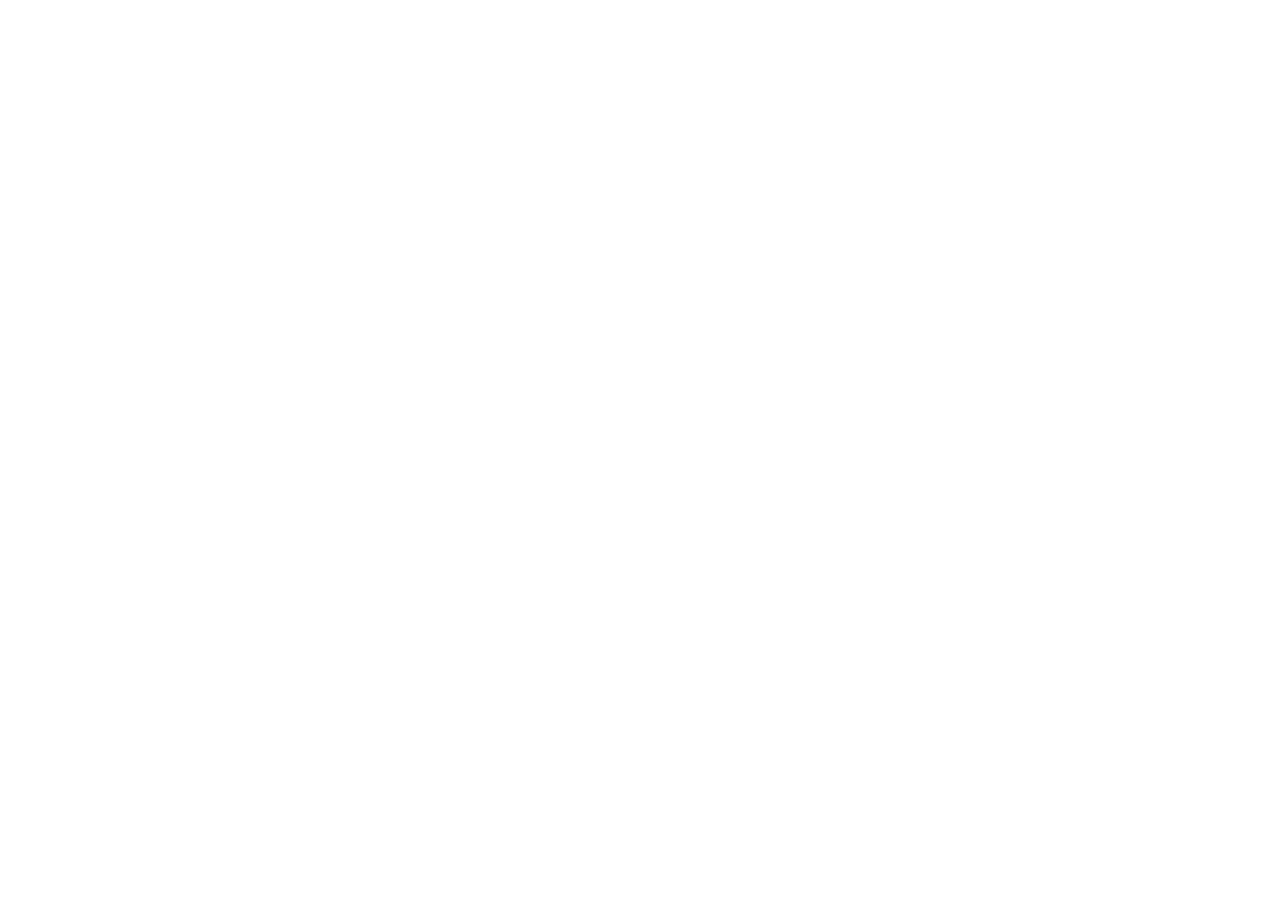
==== index.html @ 1a7e6030 "introduce" ====
<!DOCTYPE html>
<html lang="ja">
<head>
    <meta charset="UTF-8">
    <meta name="viewport" content="width=device-width, initial-scale=1.0">
    <title>Document</title>
</head>
<body>
    
</body>
</html>
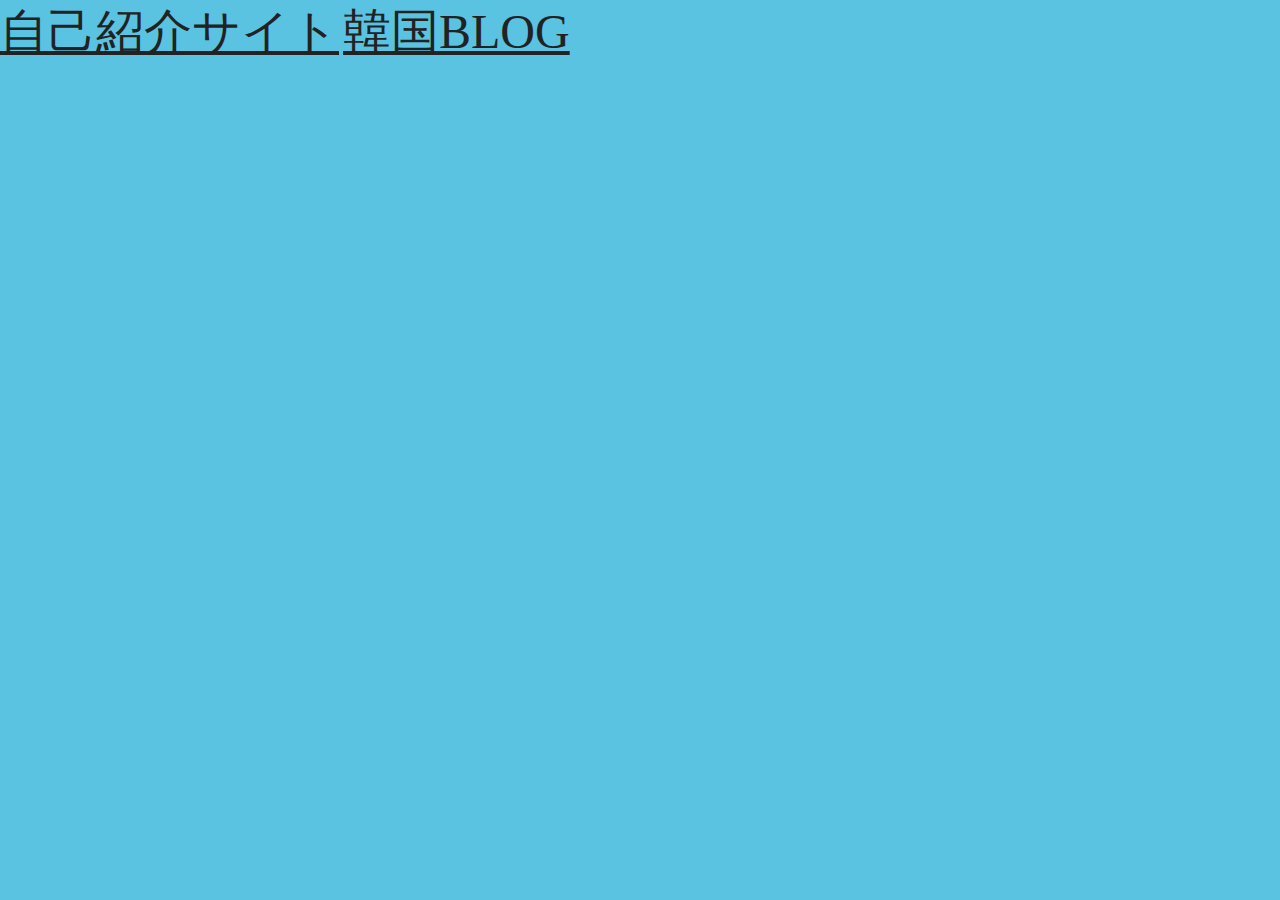
==== commit ed6f70fb: "koria" ====
--- a/index.html
+++ b/index.html
@@ -4,8 +4,12 @@
     <meta charset="UTF-8">
     <meta name="viewport" content="width=device-width, initial-scale=1.0">
     <title>Document</title>
+    <link rel="stylesheet" href="style.css">
 </head>
 <body>
-    
+    <div>
+        <a href="intoroduce.html">自己紹介サイト</a>
+        <a href="KoriaBlog.html">韓国BLOG</a>
+    </div>
 </body>
 </html>--- a/style.css
+++ b/style.css
@@ -0,0 +1,16 @@
+*{
+    margin: 0;
+    padding: 0;
+    overflow-x: hidden;
+}
+
+div{
+    background-color: #59c3e1;
+    width: 100vw;
+    height: 100vh;
+}
+
+a{
+    color: #222;
+    font-size: 3rem;
+}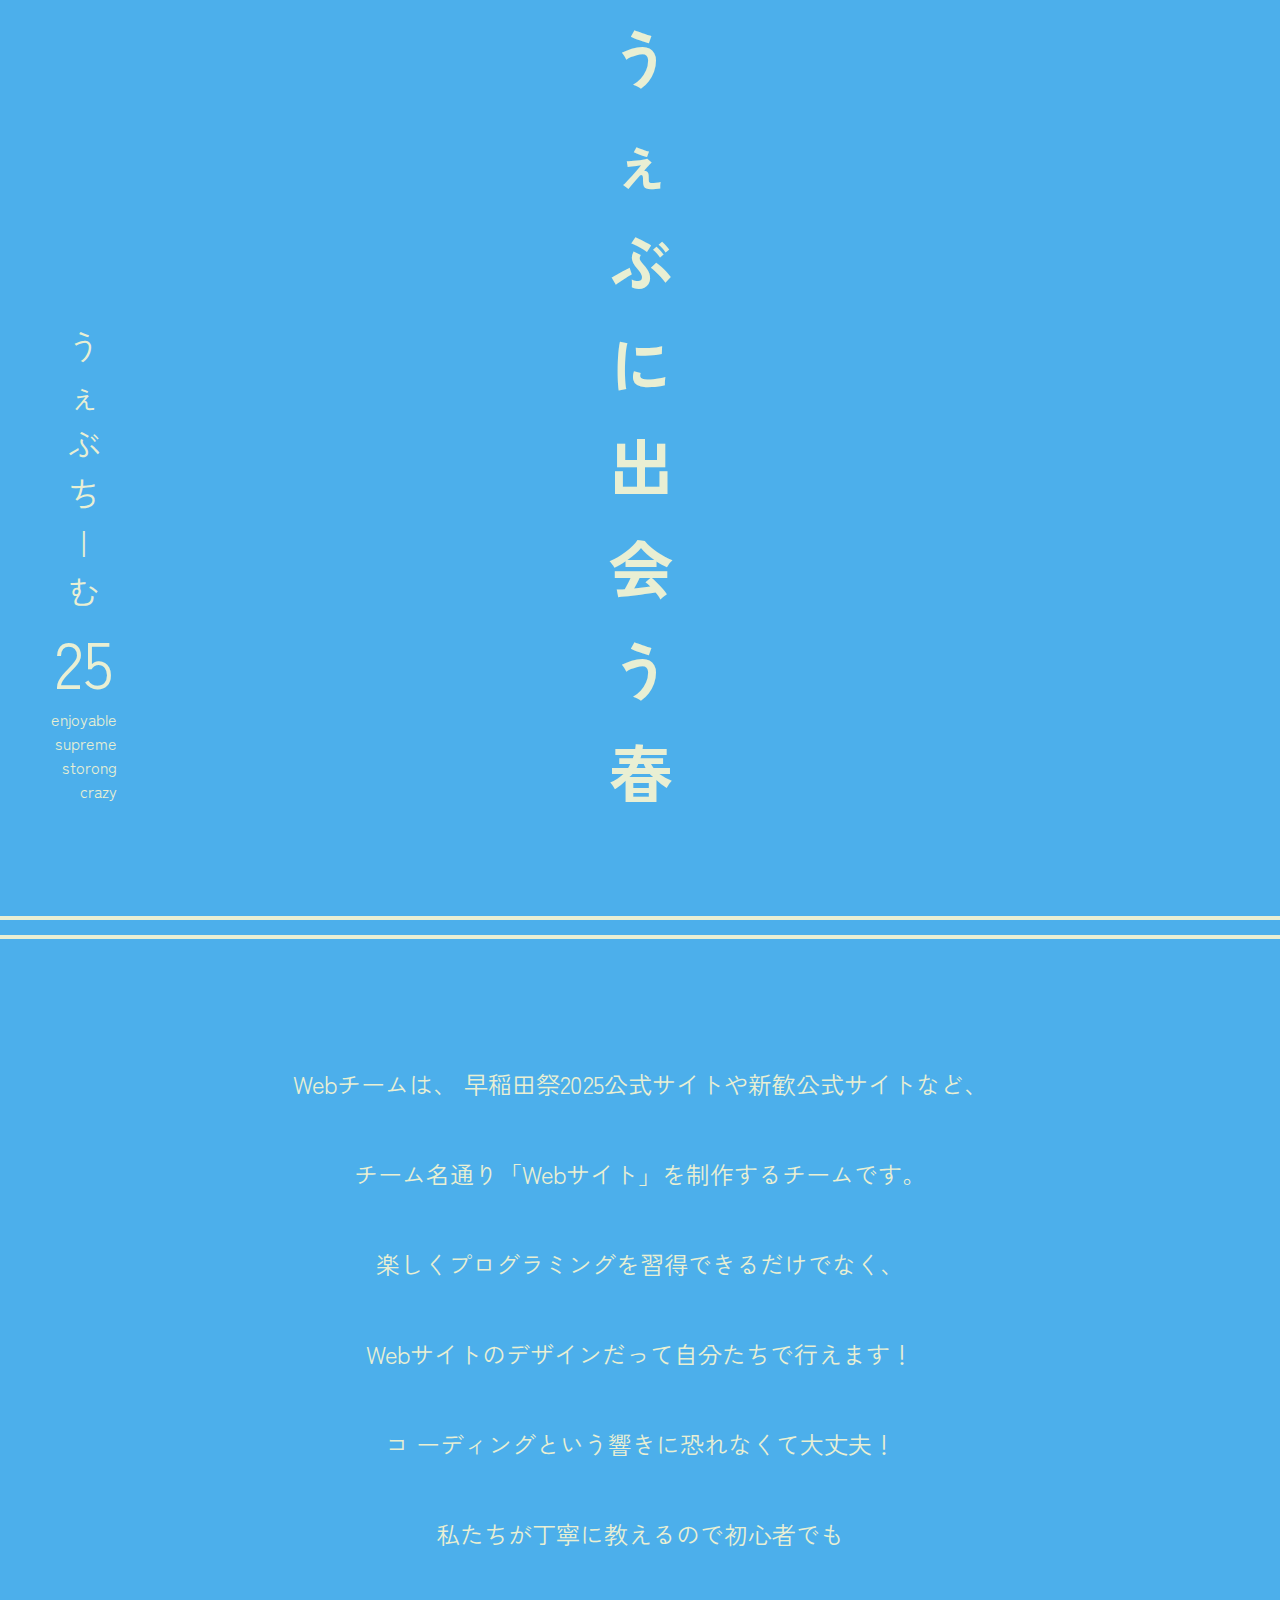
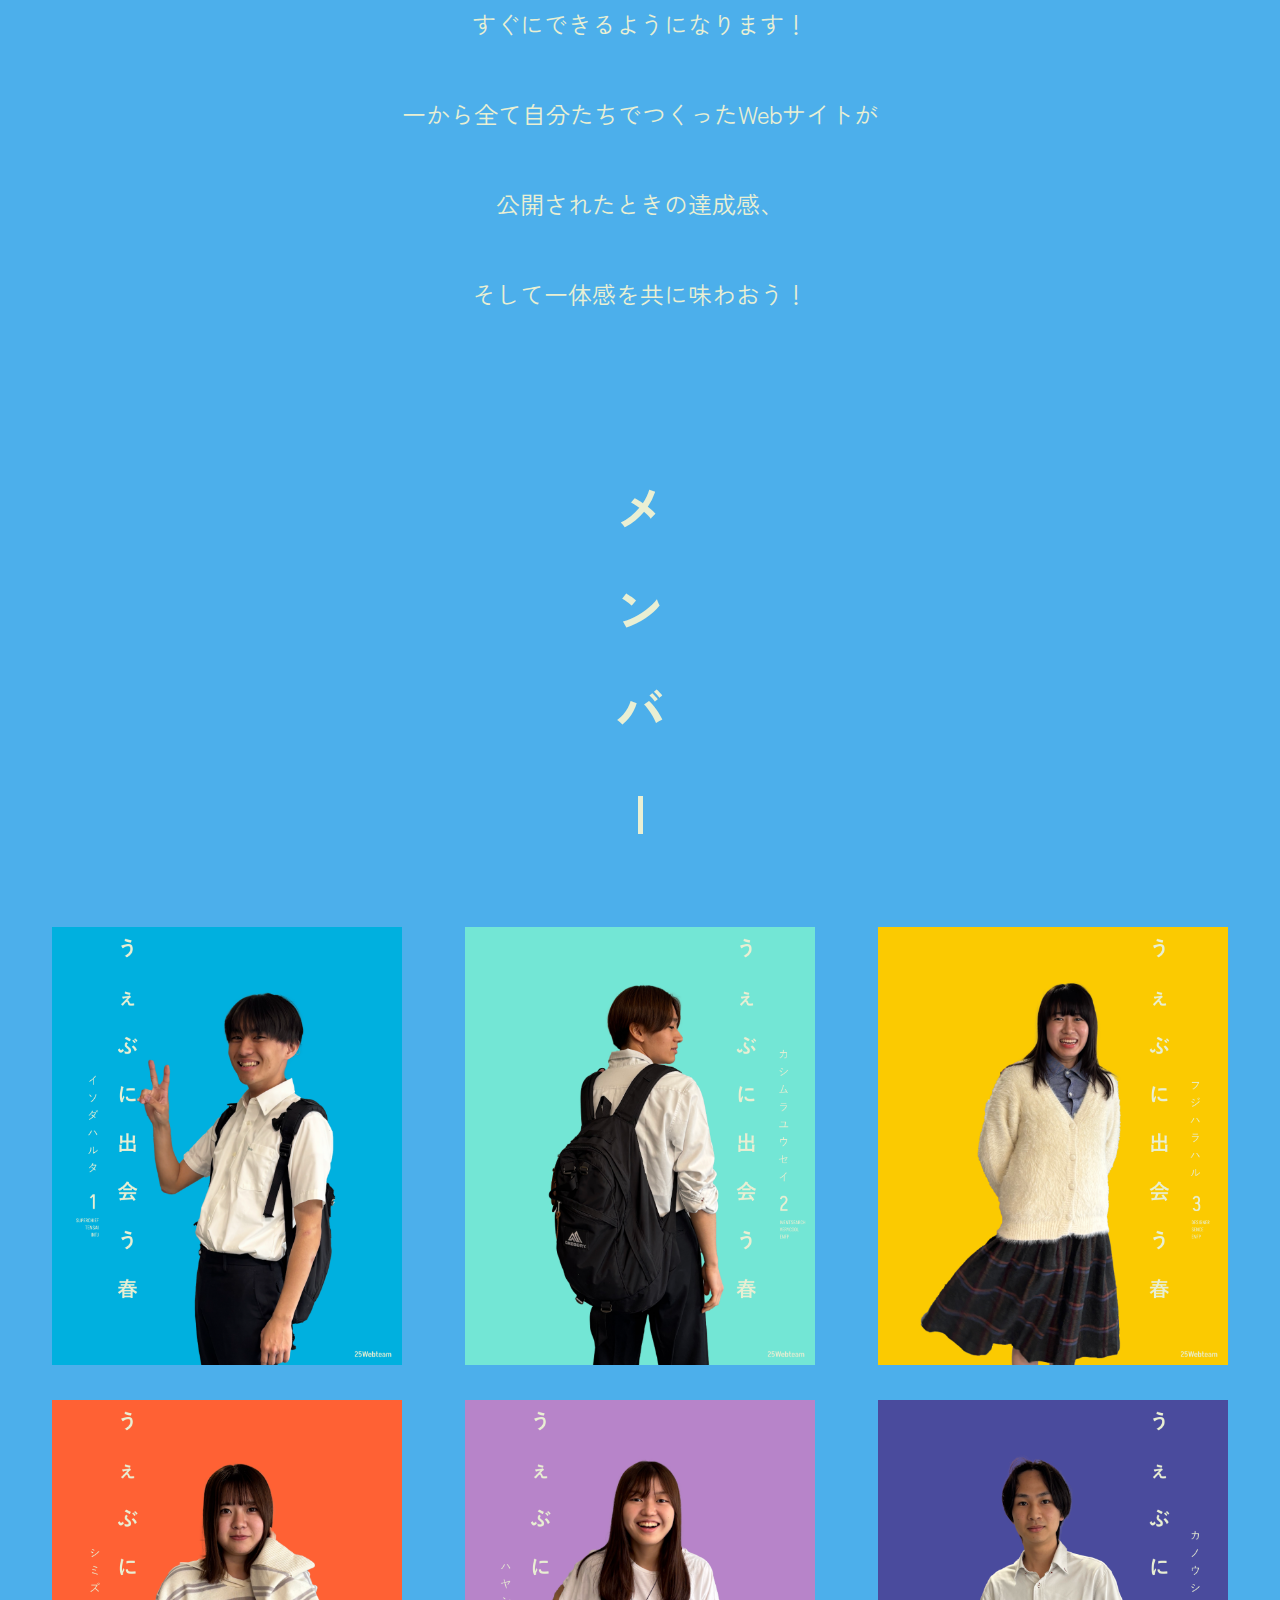
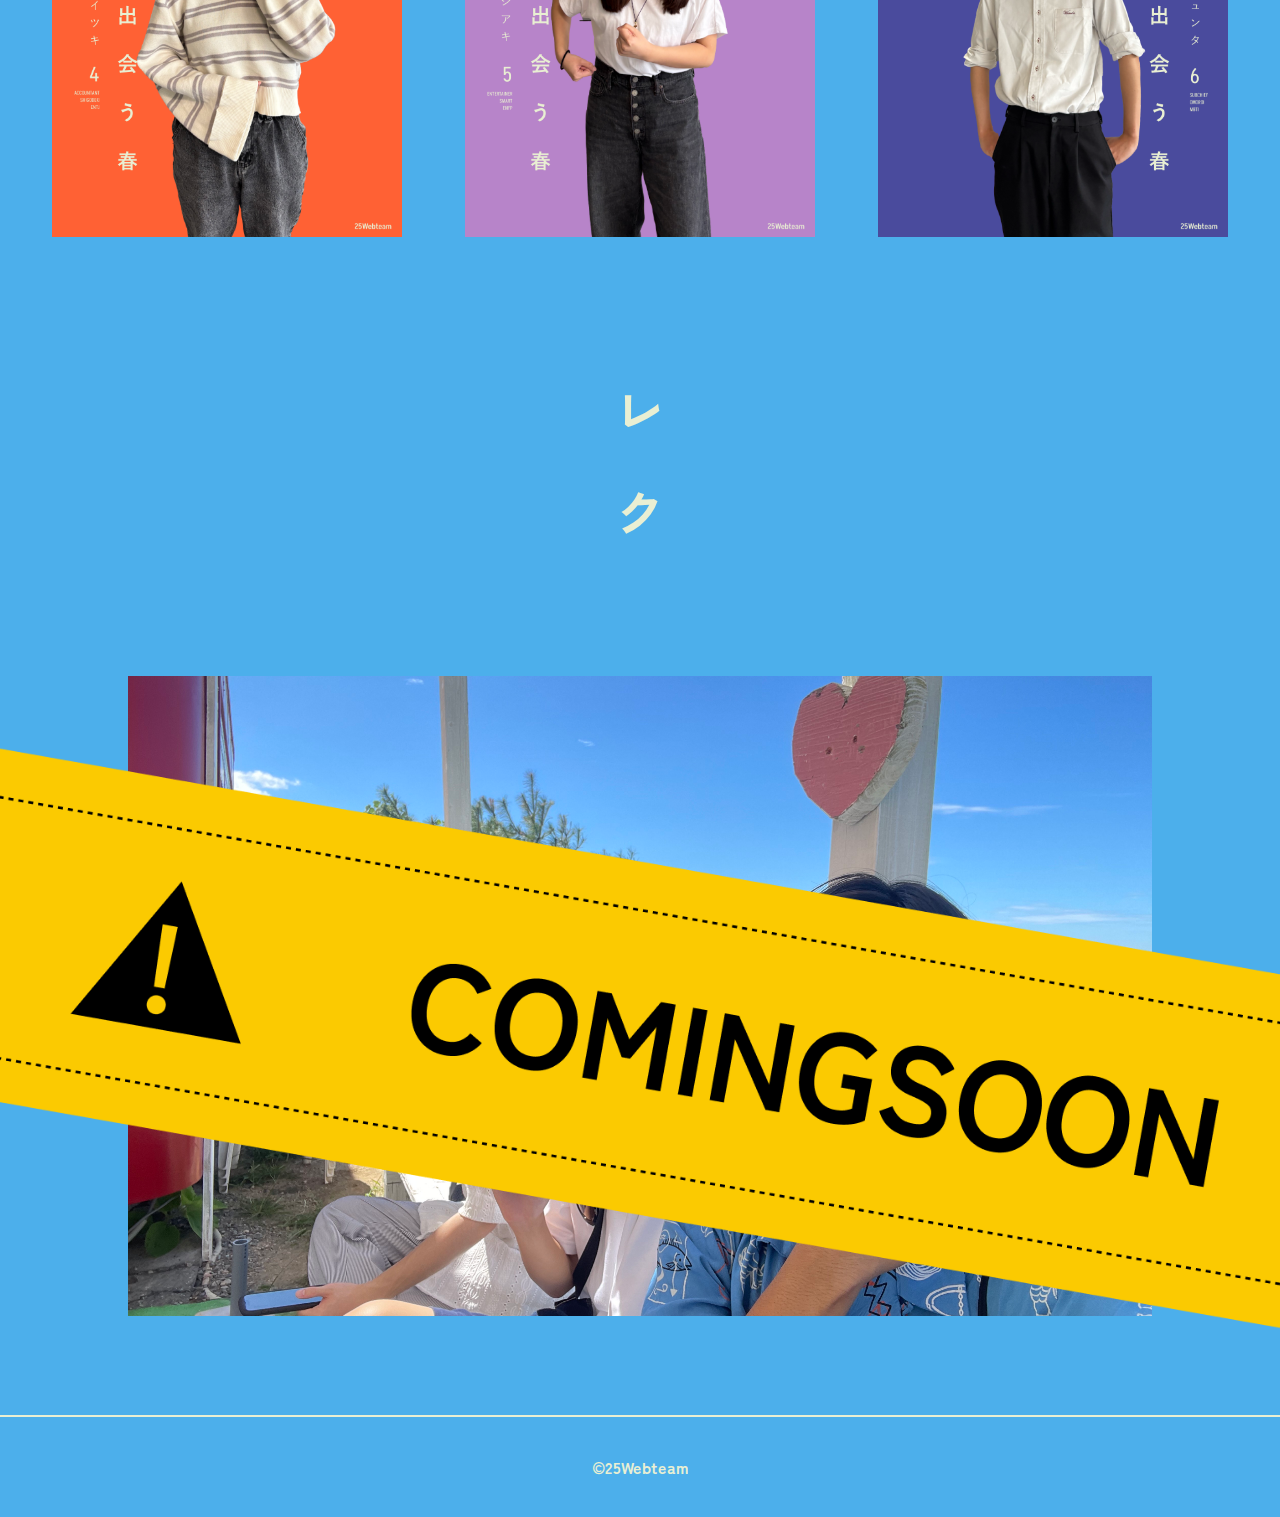
==== commit 04822f35: "teamsite" ====
--- a/index.html
+++ b/index.html
@@ -3,13 +3,83 @@
 <head>
     <meta charset="UTF-8">
     <meta name="viewport" content="width=device-width, initial-scale=1.0">
+    <link href="https://fonts.googleapis.com/css2?family=Noto+Sans+JP:wght@100..900&family=Zen+Kaku+Gothic+New:wght@400;500;700&display=swap" rel="stylesheet">
     <title>Document</title>
     <link rel="stylesheet" href="style.css">
 </head>
 <body>
-    <div>
-        <a href="intoroduce.html">自己紹介サイト</a>
-        <a href="KoriaBlog.html">韓国BLOG</a>
+    <div class="top-screen">
+        <div class="top-screen-sub">
+            <div class="sub-name">
+                <p>う</p>
+                <p>ぇ</p>
+                <p>ぶ</p>
+                <p>ち</p>
+                <p>|</p>
+                <p>む</p>
+            </div>
+            <div class="sub-volume">
+                <p>25</p>
+            </div>
+            <div class="sub-explanation">
+                <p>enjoyable</p>
+                <p>supreme</p>
+                <p>storong</p>
+                <p>crazy</p>
+            </div>
+        </div>
+        <div></div>
+        <div class="top-screen-title">
+            <h1>う</h1>
+            <h1>ぇ</h1>
+            <h1>ぶ</h1>
+            <h1>に</h1>
+            <h1>出</h1>
+            <h1>会</h1>
+            <h1>う</h1>
+            <h1>春</h1>
+        </div>
+        <div></div>
+        <div></div>
     </div>
+    <div class="line-container">
+        <div class="line"></div>
+    </div>
+    <div class="sensence-container">
+        <p>Webチームは、<br class="sp-br">
+            早稲田祭2025公式サイトや新歓公式サイトなど、<br>
+            チーム名通り「Webサイト」を制作するチームです。<br>
+            楽しくプログラミングを習得できるだけでなく、<br>
+            Webサイトのデザインだって自分たちで行えます！<br>
+             コ ーディングという響きに恐れなくて大丈夫！<br>
+            私たちが丁寧に教えるので初心者でも<br>
+            すぐにできるようになります！<br>
+            一から全て自分たちでつくったWebサイトが<br>
+            公開されたときの達成感、<br>
+            そして一体感を共に味わおう！</p>
+    </div>
+    <div class="menber-container">
+        <h2>メ</h2>
+        <h2>ン</h2>
+        <h2>バ</h2>
+        <h2>|</h2>
+        <div class="menber-grid">
+            <div class="menber-introduce introduce">
+                <a href="https://harutaaaaa.github.io/JAMP/"><img src="img/haruta-web.png" alt=""></a>
+                <a href="https://suikathy.github.io/introduce2/"><img src="img/kassy.png" alt=""></a>
+                <a href="https://springrape.github.io/intro25haru/"><img src="img/haru.png" alt=""></a>
+                <a href="https://itsuki0512.github.io/introduction-itsuki/"><img src="img/ittyan.png" alt=""></a>
+                <a href="https://aki-pomme.github.io/introduce-_aki/"><img src="img/aki.png" alt=""></a>
+                <a href="https://syunta110.github.io/Introduction2/"><img src="img/syunta.png" alt=""></a>
+            </div>
+        </div>
+    </div>
+    <div class="recreation-container">
+        <h2>レ</h2>
+        <h2>ク</h2>
+        <img src="img/bus.jpg" alt="" class="YouTube">
+        <img src="img/comigsoonbana.png" alt="" class="comingsoon">
+    </div>
+    <div class="footer"><p>©25Webteam</p></div>
 </body>
 </html>--- a/style.css
+++ b/style.css
@@ -3,14 +3,161 @@
     padding: 0;
     overflow-x: hidden;
 }
-
-div{
-    background-color: #59c3e1;
-    width: 100vw;
-    height: 100vh;
+body{
+    background-color: #4CAFEB;
+    font-family: "Zen Kaku Gothic New", sans-serif;
 }
-
-a{
-    color: #222;
-    font-size: 3rem;
+.top-screen{
+    display: flex;
+    justify-content: space-between;
+}
+.top-screen-title{
+    text-align: center;
+    color: #E9EFD3;
+    font-weight: 700;
+    font-style: normal;
+    padding-right: 13%;
+}
+.top-screen-title h1{
+    font-size: 64px;
+    margin-top: 10px;
+}
+.top-screen-sub{
+    color: #E9EFD3;
+    /* position: absolute;
+    bottom: 0;
+    left: 5%; */
+    text-align: center;
+    padding: 1% 4%;
+    margin-top: auto;
+}
+.sub-name p{
+    font-size: 34px;
+}
+.sub-volume p{
+    font-size: 64px;
+}
+.sub-explanation{
+    font-size: 16px;
+    text-align: right;
+}
+.line{
+    width: 100%;
+    height: 15px;
+    border-top: 4px solid #E9EFD3;
+    border-bottom: 4px solid #E9EFD3;
+    margin: 100px 0;
+}
+.sensence-container{
+    text-align: center;
+    color: #E9EFD3;
+    font-size: 24px;
+    line-height: 90px;
+}
+.menber-container{
+    margin-top: 100px;
+    text-align: center;
+}
+.menber-container h2{
+    font-size: 50px;
+    margin: 30px 0;
+    color: #E9EFD3;
+}
+.menber-introduce{
+    display: grid;
+    gap: 30px;
+    grid-template-columns: repeat(auto-fit, minmax(350px, 1fr));
+    max-width: 1210px;
+    margin: auto;
+    margin-top: 50px;
+}
+.introduce img{
+    width: 350px;
+}
+.introduce a{
+    display: block;
+    position: relative;
+}
+.introduce a::before{
+    content: "see more";
+    color: #000;
+    font-size: 20px;
+    font-family: "Zen Kaku Gothic New", sans-serif;
+    font-weight: 700;
+    width: 350.3px;
+    height: 437.5px;
+    background-color: #e9efd3ad;
+    opacity: 0;
+    transition: all .3s ease-in-out;
+    position: absolute;
+    top: 49.5%;
+    left: 50%;
+    display: flex;
+    align-items: center;
+    justify-content: center;
+    transform: translate(-50%,-50%);
+}
+.introduce a:hover::before{
+    opacity: 1;
+}
+.recreation-container{
+    margin-top: 100px;
+    text-align: center;
+}
+.recreation-container h2{
+    font-size: 50px;
+    margin: 30px 0;
+    color: #E9EFD3;
+}
+.YouTube{
+    width: 80vw;
+    height: 50vw;
+    object-fit: cover;
+    margin-top: 100px;
+}
+.comingsoon{
+    position: relative;
+    left: 50%;
+    transform: translateX(-50%);
+    overflow-x: hidden;
+    width: 120vw;
+    margin-top: -60%;
+}
+.footer{
+    position: relative;
+    height: 100px;
+    background-color: #4CAFEB;
+    border-top: solid 2px #E9EFD3;
+    margin-top: 70px;
+}
+.footer p{
+    position: absolute;
+    top: 50%;
+    left: 50%;
+    transform: translate(-50%,-50%);
+    color: #E9EFD3;
+    font-family: "Zen Kaku Gothic New", sans-serif;
+    font-weight: 550;
+}
+.sp-br{
+    display: none;
+}
+/* スマホ版 */
+@media (max-width:500px){
+    .sensence-container{
+        font-size: 14px;
+        line-height: 60px;
+    }
+    .sp-br{
+        display: block;
+    }
+    .line{
+        border-top: 3px solid #E9EFD3;
+        border-bottom: 3px solid #E9EFD3;
+    }
+    .YouTube{
+        width:350px;
+        height:250px;
+        margin-top: 70px;
+    }
 }